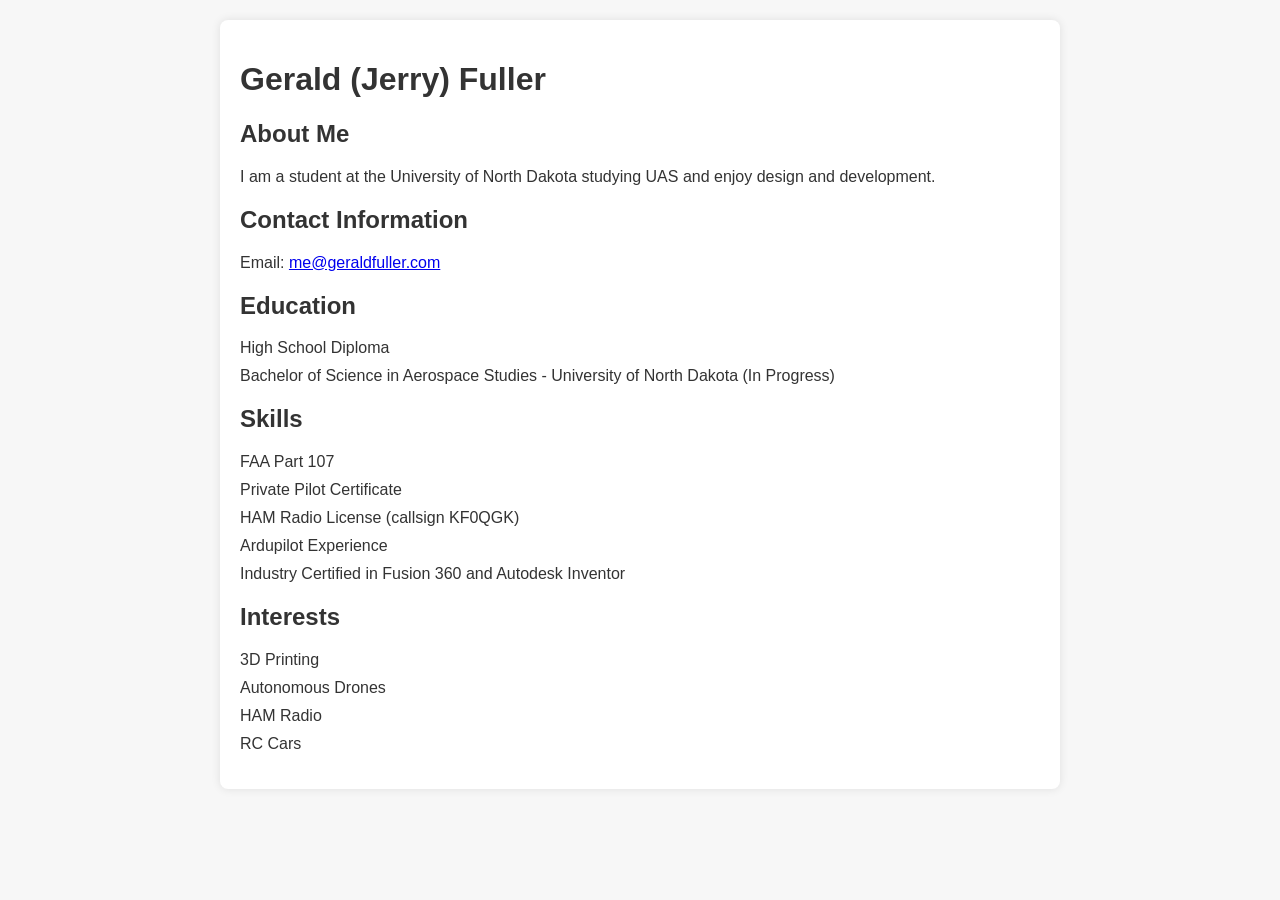
==== index.html @ beba8ae9 "Add files via upload" ====
<!DOCTYPE html>
<html lang="en">
<head>
    <meta charset="UTF-8">
    <meta name="viewport" content="width=device-width, initial-scale=1.0">
    <title>Gerald Fuller - Personal Website</title>
    <style>
        body {
            font-family: Arial, sans-serif;
            margin: 0;
            padding: 0;
            background-color: #f7f7f7;
            color: #333;
        }
        .container {
            max-width: 800px;
            margin: 20px auto;
            padding: 20px;
            background-color: #fff;
            border-radius: 8px;
            box-shadow: 0 0 10px rgba(0, 0, 0, 0.1);
        }
        h1, h2, h3 {
            color: #333;
        }
        ul {
            list-style-type: none;
            padding: 0;
        }
        li {
            margin-bottom: 10px;
        }
    </style>
</head>
<body>
    <div class="container">
        <header>
            <h1>Gerald (Jerry) Fuller</h1>
        </header>
        <section>
            <h2>About Me</h2>
            <p>I am a student at the University of North Dakota studying UAS and enjoy design and development.</p>
        </section>
        <section>
            <h2>Contact Information</h2>
            <ul>
                <li>Email: <a href="mailto:me@geraldfuller.com">me@geraldfuller.com</a></li>
            </ul>
        </section>
        <section>
            <h2>Education</h2>
            <ul>
                <li>High School Diploma</li>
                <li>Bachelor of Science in Aerospace Studies - University of North Dakota (In Progress)</li>
            </ul>
        </section>
        <section>
            <h2>Skills</h2>
            <ul>
                <li>FAA Part 107</li>
                <li>Private Pilot Certificate</li>
                <li>HAM Radio License (callsign KF0QGK)</li>
                <li>Ardupilot Experience</li>
                <li>Industry Certified in Fusion 360 and Autodesk Inventor</li>
            </ul>
        </section>
        <section>
            <h2>Interests</h2>
            <ul>
                <li>3D Printing</li>
                <li>Autonomous Drones</li>
                <li>HAM Radio</li>
                <li>RC Cars</li>
            </ul>
        </section>
        <!-- Add sections for Work Experience, Projects or Portfolio, Testimonials, and Links if needed -->
    </div>
</body>
</html>
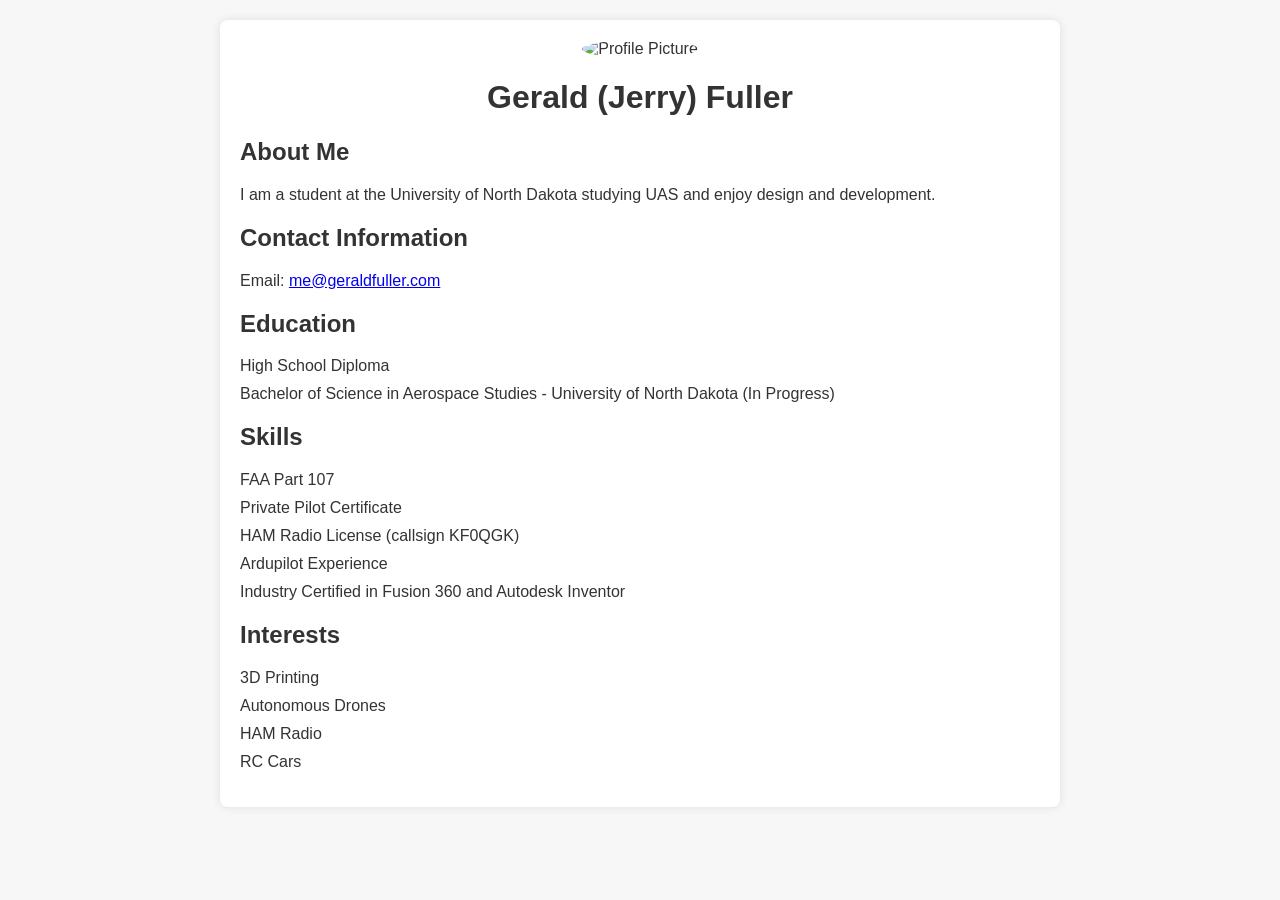
==== commit b4b6fb11: "Update index.html" ====
--- a/index.html
+++ b/index.html
@@ -20,6 +20,15 @@
             border-radius: 8px;
             box-shadow: 0 0 10px rgba(0, 0, 0, 0.1);
         }
+        header {
+            text-align: center;
+            margin-bottom: 20px;
+        }
+        header img {
+            border-radius: 50%;
+            max-width: 200px;
+            height: auto;
+        }
         h1, h2, h3 {
             color: #333;
         }
@@ -35,6 +44,7 @@
 <body>
     <div class="container">
         <header>
+            <img src="profilepic.jpg" alt="Profile Picture">
             <h1>Gerald (Jerry) Fuller</h1>
         </header>
         <section>
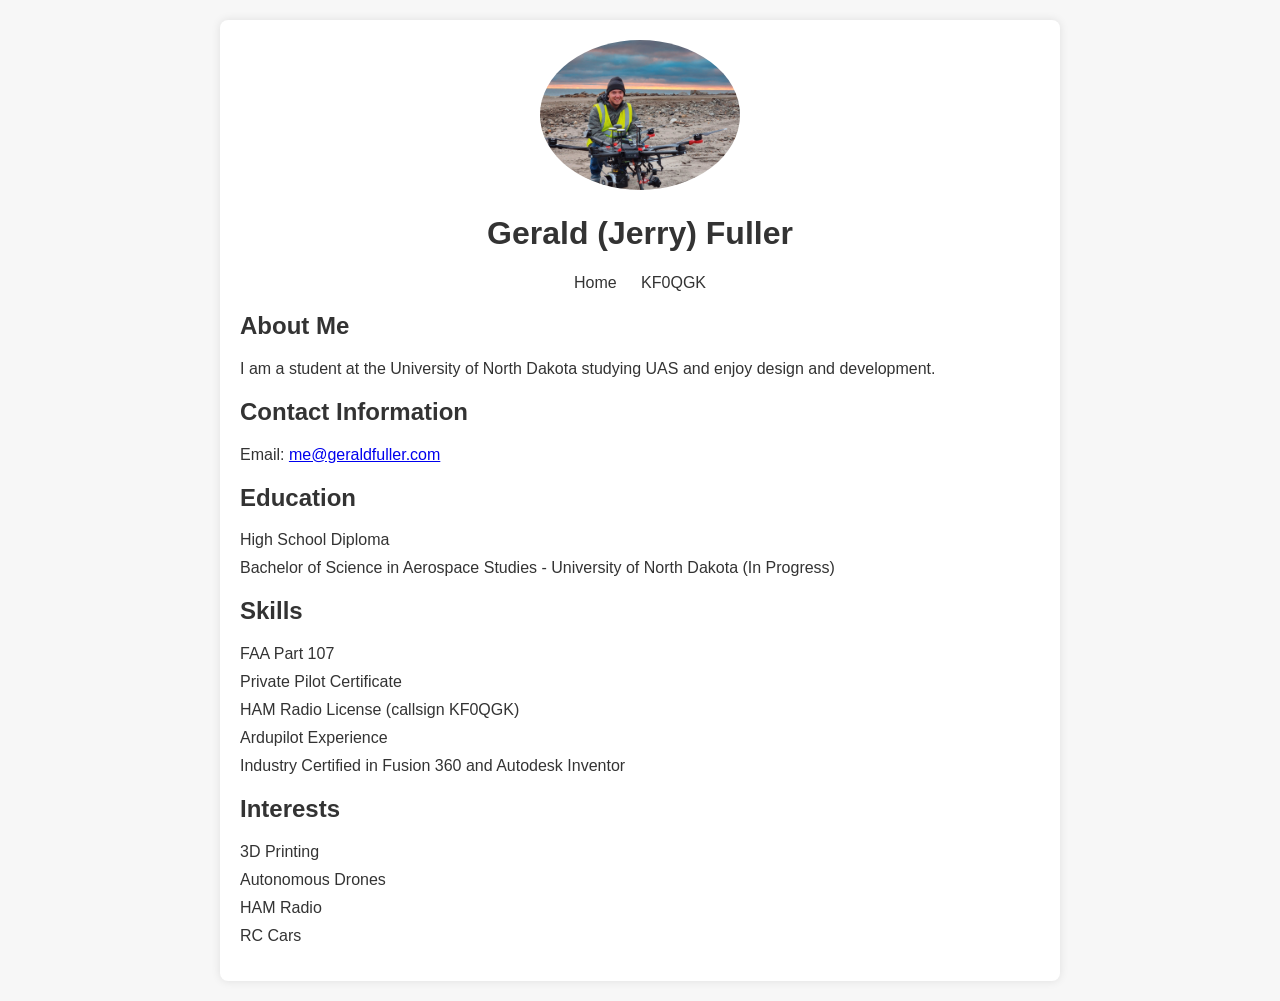
==== commit c019137f: "Update index.html" ====
--- a/index.html
+++ b/index.html
@@ -29,6 +29,19 @@
             max-width: 200px;
             height: auto;
         }
+        nav {
+            text-align: center;
+            margin-bottom: 20px;
+        }
+        nav a {
+            text-decoration: none;
+            padding: 10px;
+            color: #333;
+        }
+        nav a:hover {
+            background-color: #ddd;
+            border-radius: 5px;
+        }
         h1, h2, h3 {
             color: #333;
         }
@@ -47,6 +60,10 @@
             <img src="profilepic.jpg" alt="Profile Picture">
             <h1>Gerald (Jerry) Fuller</h1>
         </header>
+        <nav>
+            <a href="#">Home</a>
+            <a href="kf0qgk.html">KF0QGK</a>
+        </nav>
         <section>
             <h2>About Me</h2>
             <p>I am a student at the University of North Dakota studying UAS and enjoy design and development.</p>
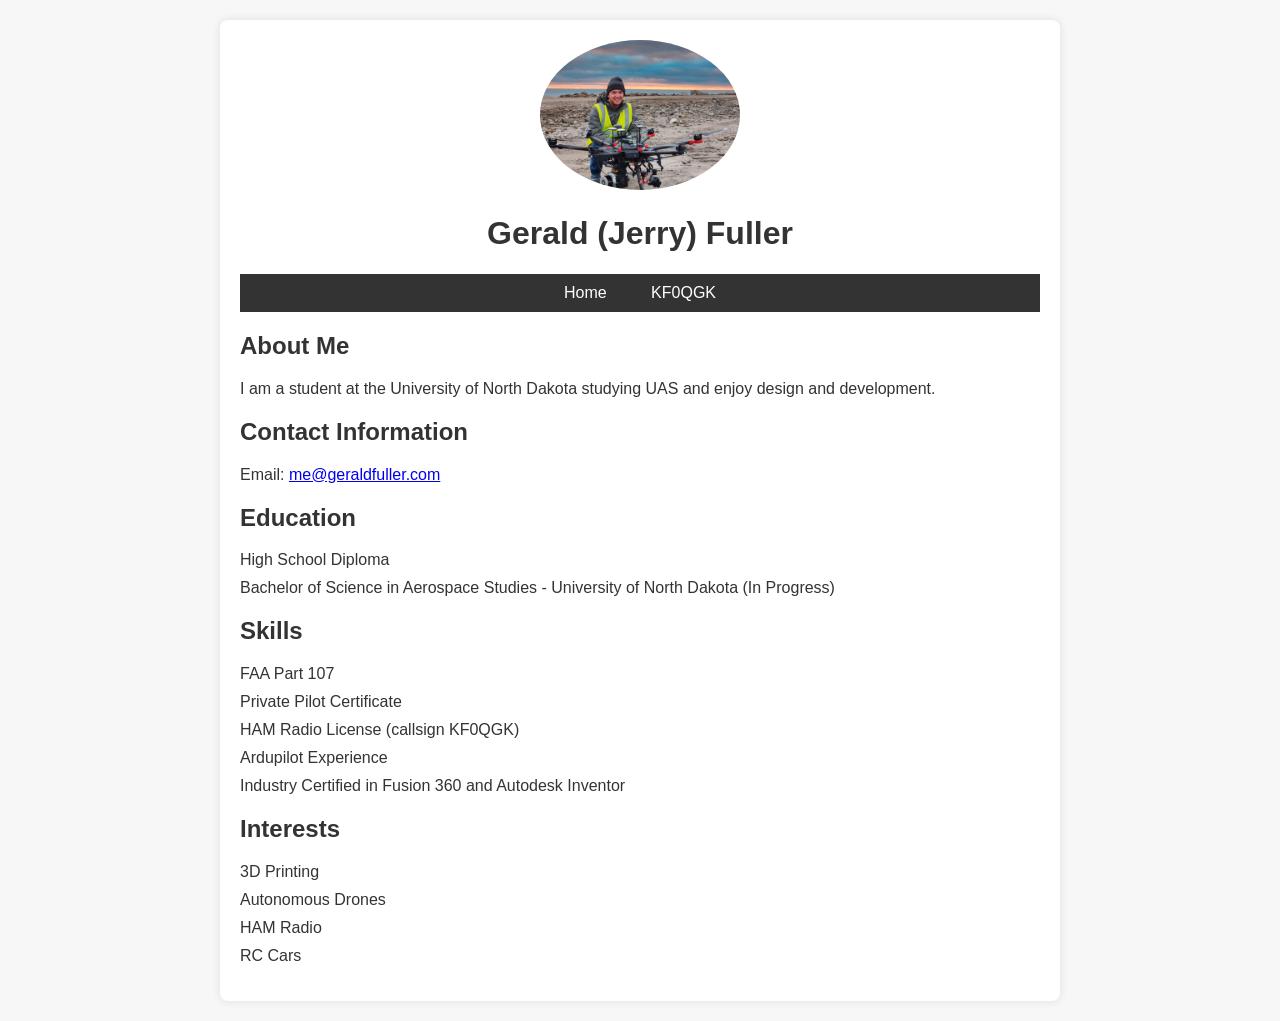
==== commit 4d3e5176: "Update index.html" ====
--- a/index.html
+++ b/index.html
@@ -32,14 +32,16 @@
         nav {
             text-align: center;
             margin-bottom: 20px;
+            background-color: #333;
+            padding: 10px 0;
         }
         nav a {
             text-decoration: none;
-            padding: 10px;
-            color: #333;
+            padding: 10px 20px;
+            color: #fff;
         }
         nav a:hover {
-            background-color: #ddd;
+            background-color: #555;
             border-radius: 5px;
         }
         h1, h2, h3 {
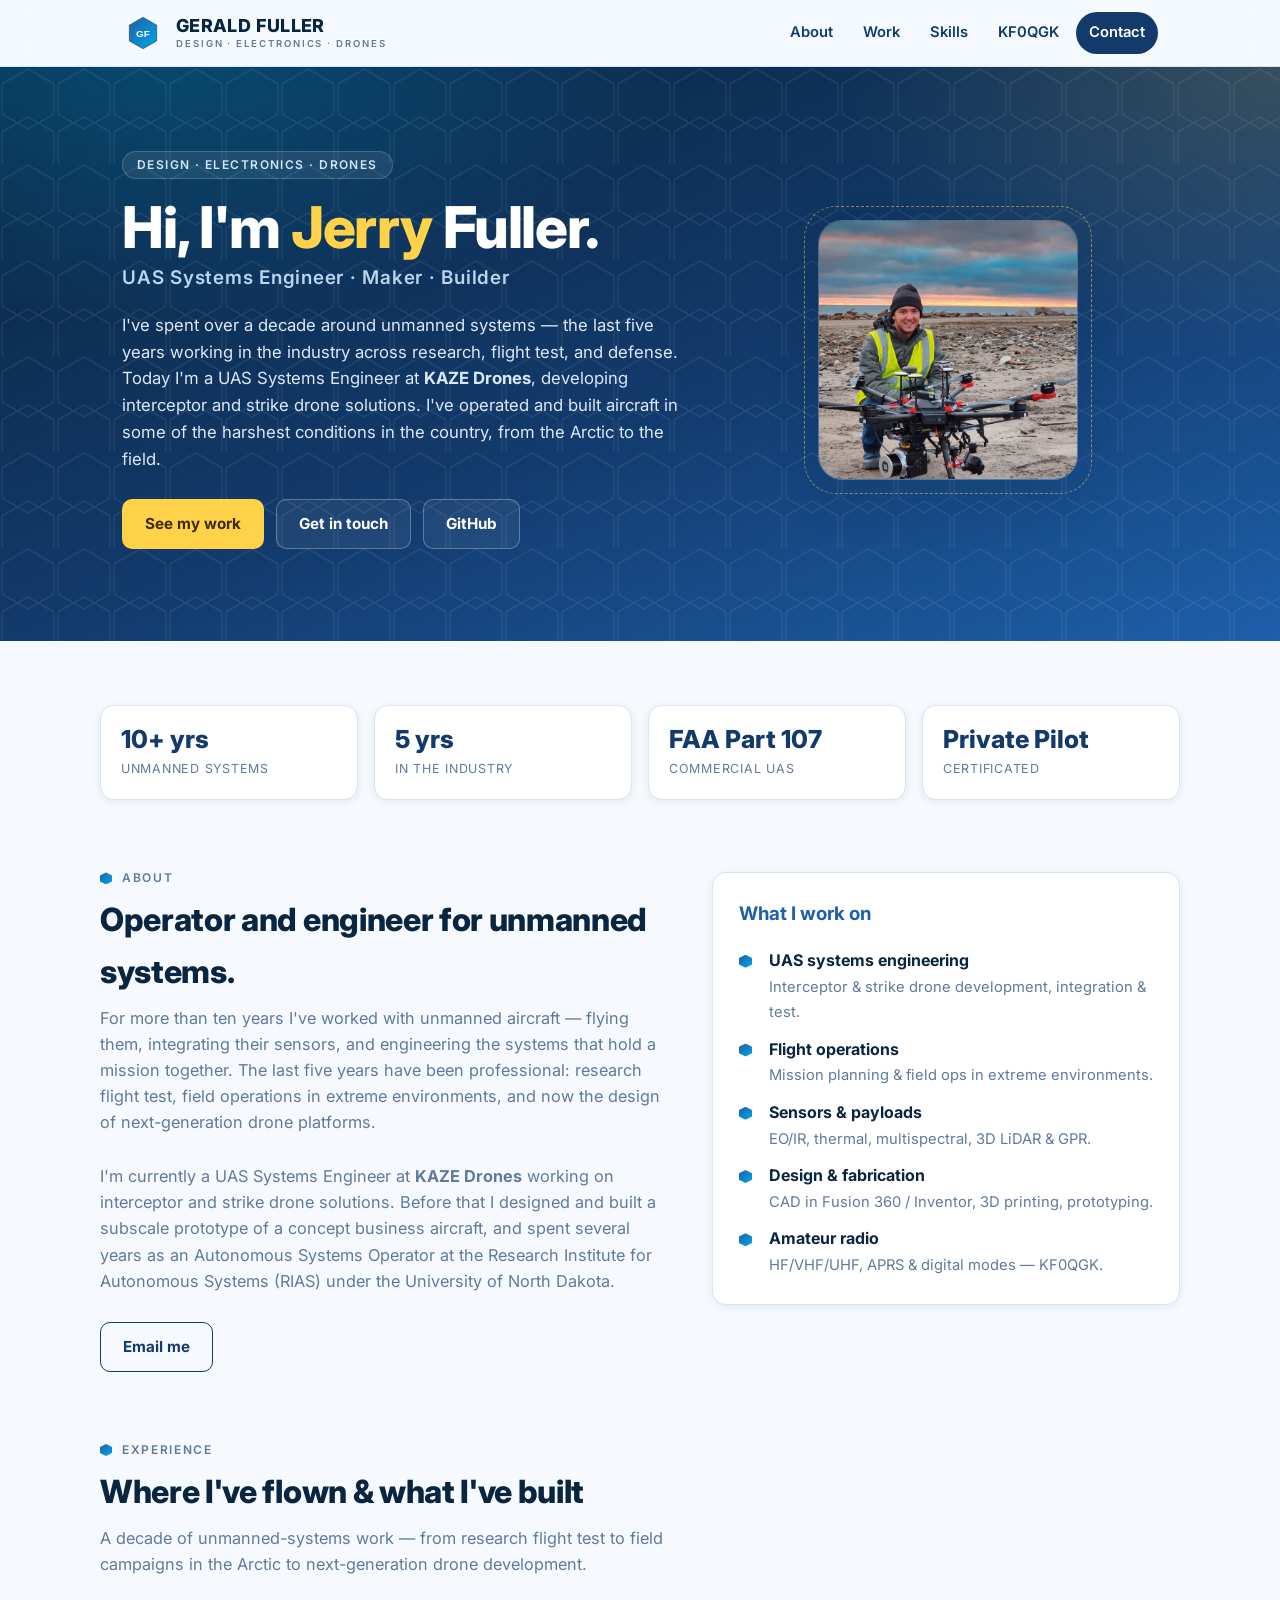
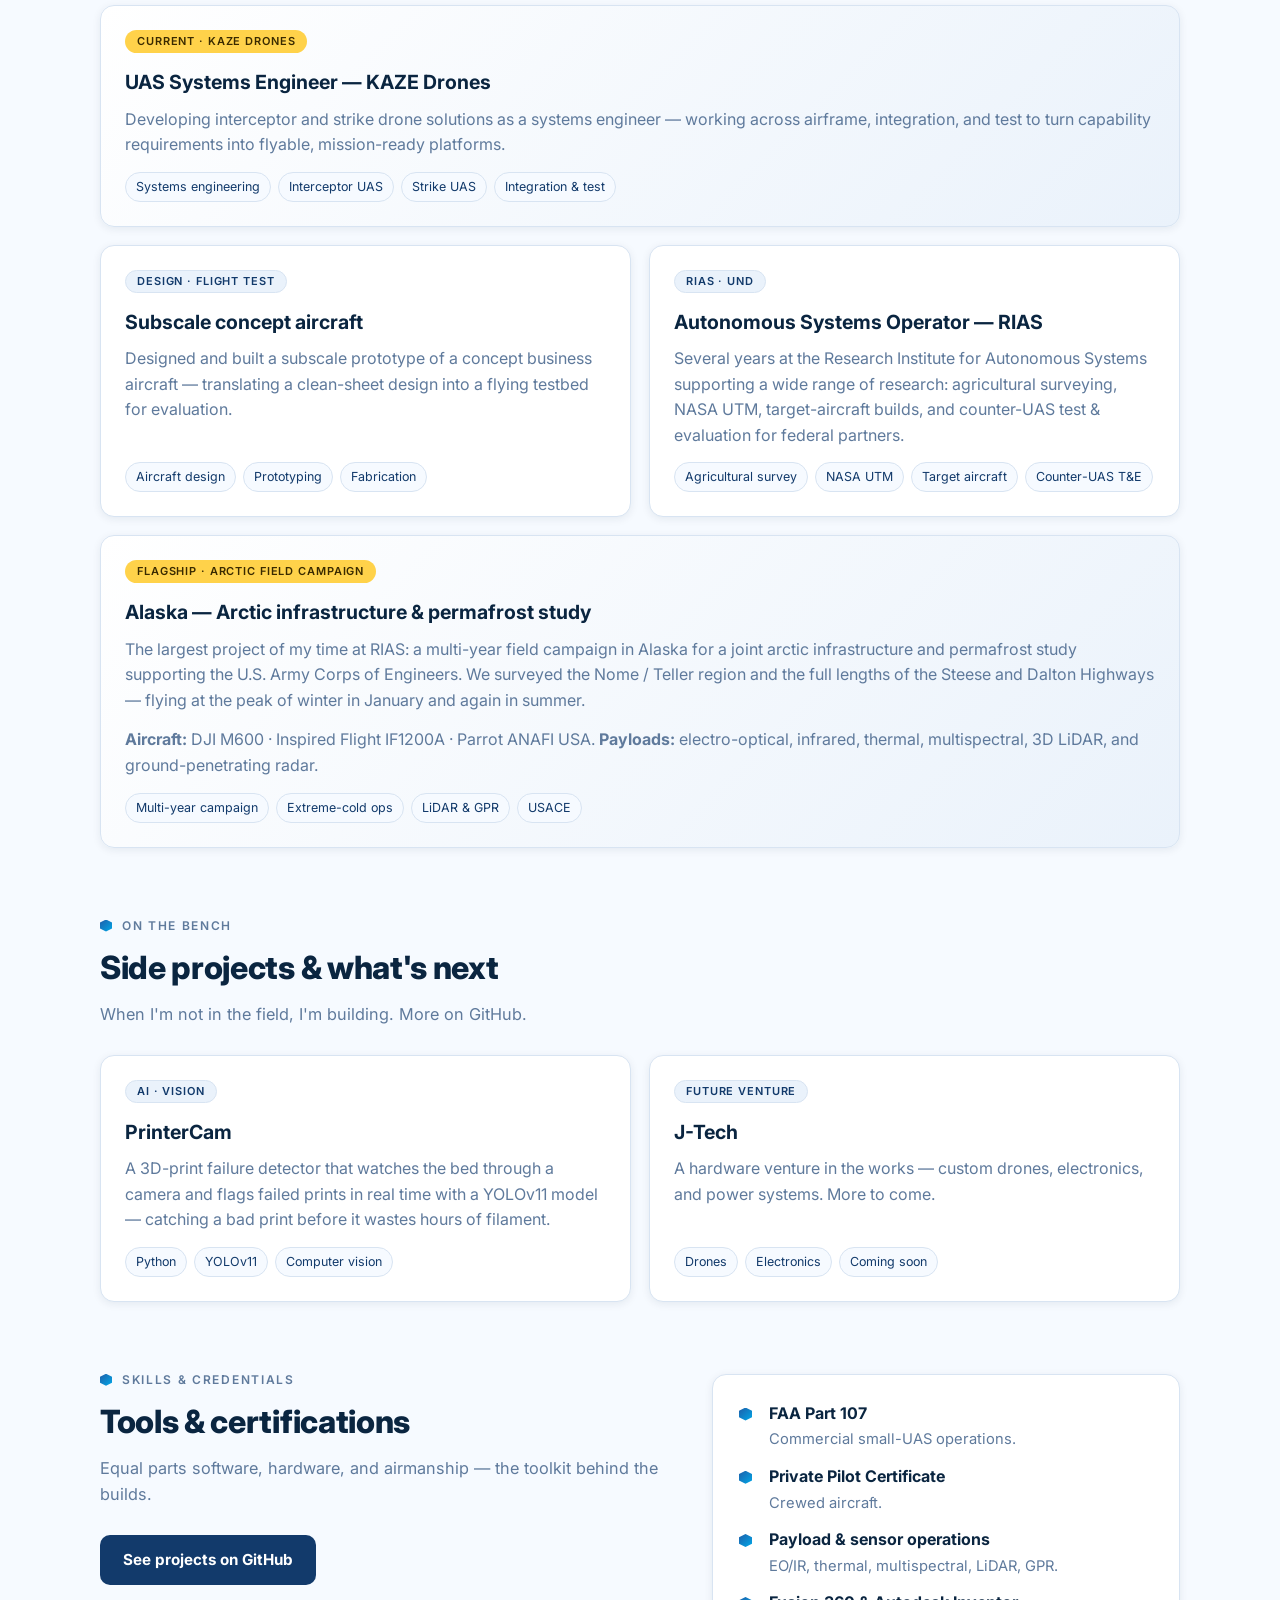
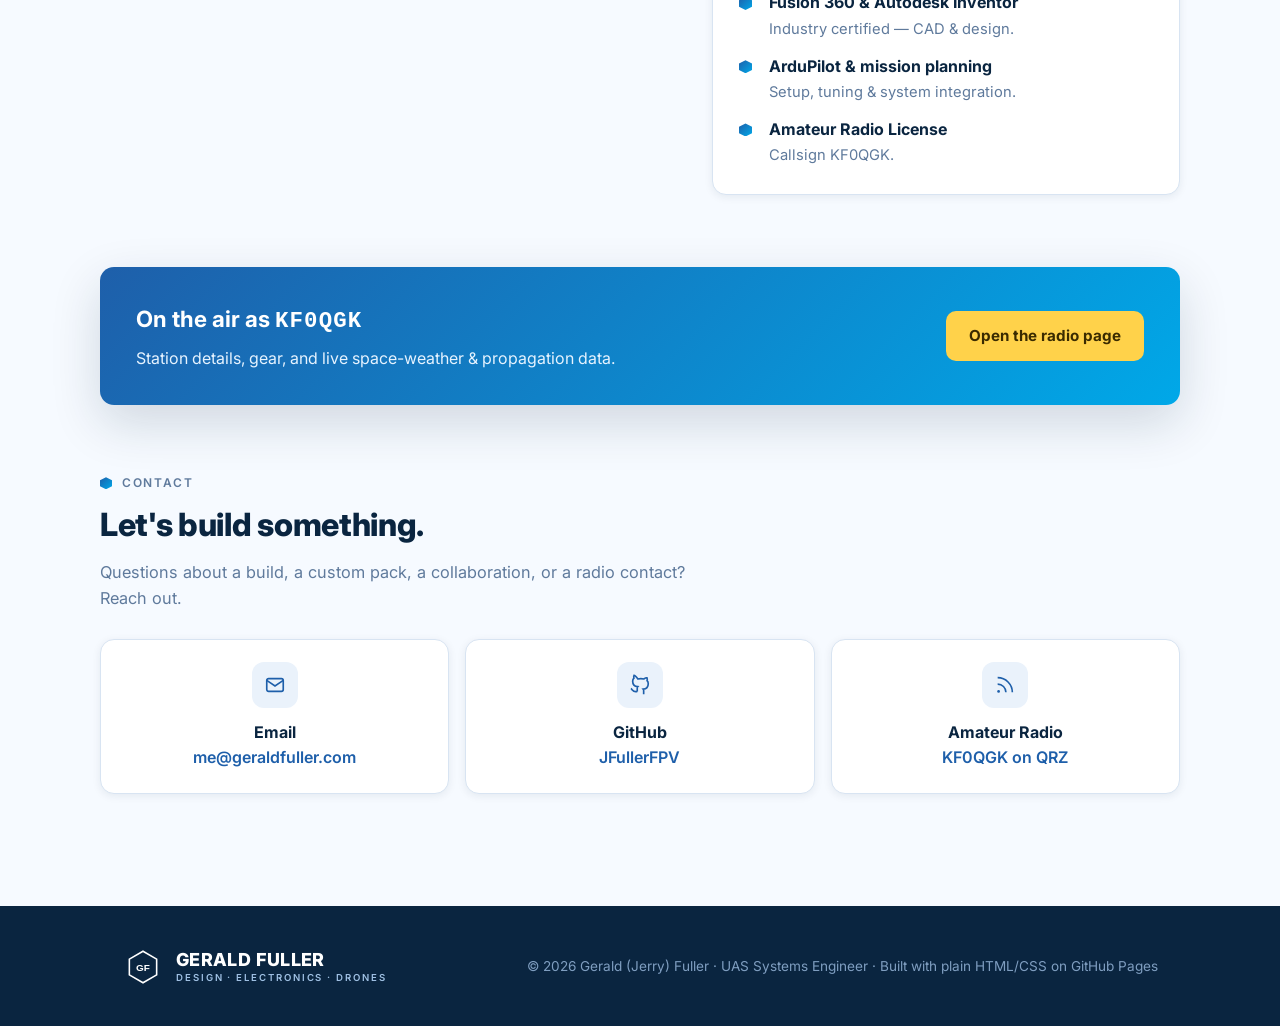
==== commit 1e816553: "Redesign site with Gerald Fuller brand system Full revamp of geraldfuller.com using the shared J-Tec" ====
--- a/index.html
+++ b/index.html
@@ -1,108 +1,288 @@
-<!DOCTYPE html>
-<html lang="en">
-<head>
-    <meta charset="UTF-8">
-    <meta name="viewport" content="width=device-width, initial-scale=1.0">
-    <title>Gerald Fuller - Personal Website</title>
-    <style>
-        body {
-            font-family: Arial, sans-serif;
-            margin: 0;
-            padding: 0;
-            background-color: #f7f7f7;
-            color: #333;
-        }
-        .container {
-            max-width: 800px;
-            margin: 20px auto;
-            padding: 20px;
-            background-color: #fff;
-            border-radius: 8px;
-            box-shadow: 0 0 10px rgba(0, 0, 0, 0.1);
-        }
-        header {
-            text-align: center;
-            margin-bottom: 20px;
-        }
-        header img {
-            border-radius: 50%;
-            max-width: 200px;
-            height: auto;
-        }
-        nav {
-            text-align: center;
-            margin-bottom: 20px;
-            background-color: #333;
-            padding: 10px 0;
-        }
-        nav a {
-            text-decoration: none;
-            padding: 10px 20px;
-            color: #fff;
-        }
-        nav a:hover {
-            background-color: #555;
-            border-radius: 5px;
-        }
-        h1, h2, h3 {
-            color: #333;
-        }
-        ul {
-            list-style-type: none;
-            padding: 0;
-        }
-        li {
-            margin-bottom: 10px;
-        }
-    </style>
-</head>
-<body>
-    <div class="container">
-        <header>
-            <img src="profilepic.jpg" alt="Profile Picture">
-            <h1>Gerald (Jerry) Fuller</h1>
-        </header>
-        <nav>
-            <a href="#">Home</a>
-            <a href="kf0qgk.html">KF0QGK</a>
-        </nav>
-        <section>
-            <h2>About Me</h2>
-            <p>I am a student at the University of North Dakota studying UAS and enjoy design and development.</p>
-        </section>
-        <section>
-            <h2>Contact Information</h2>
-            <ul>
-                <li>Email: <a href="mailto:me@geraldfuller.com">me@geraldfuller.com</a></li>
-            </ul>
-        </section>
-        <section>
-            <h2>Education</h2>
-            <ul>
-                <li>High School Diploma</li>
-                <li>Bachelor of Science in Aerospace Studies - University of North Dakota (In Progress)</li>
-            </ul>
-        </section>
-        <section>
-            <h2>Skills</h2>
-            <ul>
-                <li>FAA Part 107</li>
-                <li>Private Pilot Certificate</li>
-                <li>HAM Radio License (callsign KF0QGK)</li>
-                <li>Ardupilot Experience</li>
-                <li>Industry Certified in Fusion 360 and Autodesk Inventor</li>
-            </ul>
-        </section>
-        <section>
-            <h2>Interests</h2>
-            <ul>
-                <li>3D Printing</li>
-                <li>Autonomous Drones</li>
-                <li>HAM Radio</li>
-                <li>RC Cars</li>
-            </ul>
-        </section>
-        <!-- Add sections for Work Experience, Projects or Portfolio, Testimonials, and Links if needed -->
-    </div>
-</body>
-</html>
+<!doctype html>
+<html lang="en" class="brand-geraldfuller">
+<head>
+  <meta charset="UTF-8" />
+  <meta name="viewport" content="width=device-width, initial-scale=1.0" />
+  <title>Gerald Fuller — UAS Systems Engineer</title>
+  <meta name="description" content="Gerald (Jerry) Fuller — UAS Systems Engineer with 10+ years in unmanned systems. Interceptor & strike drone development, research flight test, and Arctic field operations." />
+  <meta name="author" content="Gerald Fuller" />
+
+  <!-- Open Graph -->
+  <meta property="og:title" content="Gerald Fuller — UAS Systems Engineer" />
+  <meta property="og:description" content="10+ years in unmanned systems — interceptor & strike drone development, research flight test, and Arctic field operations." />
+  <meta property="og:type" content="website" />
+  <meta property="og:url" content="https://geraldfuller.com/" />
+  <meta property="og:image" content="https://geraldfuller.com/profilepic.jpg" />
+
+  <link rel="icon" type="image/svg+xml" href="favicon.svg" />
+  <link rel="preconnect" href="https://fonts.googleapis.com" />
+  <link rel="preconnect" href="https://fonts.gstatic.com" crossorigin />
+  <link href="https://fonts.googleapis.com/css2?family=Inter:wght@400;600;700;800&display=swap" rel="stylesheet" />
+  <link rel="stylesheet" href="styles.css" />
+</head>
+
+<body>
+  <!-- ===================== HEADER ===================== -->
+  <header class="topbar">
+    <nav class="nav" aria-label="Primary">
+      <a class="brand" href="index.html" aria-label="Gerald Fuller — home">
+        <img class="bdg" src="assets/logo/geraldfuller-badge.svg" alt="" aria-hidden="true" />
+        <span class="wm"><b>GERALD FULLER</b><small>Design · Electronics · Drones</small></span>
+      </a>
+      <div class="navlinks">
+        <a href="#about" class="hide-sm">About</a>
+        <a href="#work">Work</a>
+        <a href="#skills" class="hide-sm">Skills</a>
+        <a href="kf0qgk.html">KF0QGK</a>
+        <a href="#contact" class="cta">Contact</a>
+      </div>
+    </nav>
+  </header>
+
+  <!-- ===================== HERO ===================== -->
+  <section class="hero">
+    <div class="hero-inner">
+      <div>
+        <span class="badge-chip">Design · Electronics · Drones</span>
+        <h1>Hi, I'm <span class="amber">Jerry</span> Fuller.</h1>
+        <p class="role">UAS Systems Engineer · Maker · Builder</p>
+        <p class="intro">
+          I've spent over a decade around unmanned systems — the last five years
+          working in the industry across research, flight test, and defense. Today I'm a
+          UAS Systems Engineer at <strong>KAZE Drones</strong>, developing interceptor and
+          strike drone solutions. I've operated and built aircraft in some of the harshest
+          conditions in the country, from the Arctic to the field.
+        </p>
+        <div class="actions">
+          <a class="btn btn-amber" href="#work">See my work</a>
+          <a class="btn btn-ghost" href="#contact">Get in touch</a>
+          <a class="btn btn-ghost" href="https://github.com/JFullerFPV" target="_blank" rel="noreferrer">GitHub</a>
+        </div>
+      </div>
+      <div class="hero-portrait">
+        <span class="ring" aria-hidden="true"></span>
+        <img src="profilepic.jpg" alt="Portrait of Gerald (Jerry) Fuller" />
+      </div>
+    </div>
+  </section>
+
+  <!-- ===================== STATS ===================== -->
+  <section class="section wrap" aria-label="At a glance">
+    <div class="tiles">
+      <div class="tile"><div class="num">10+ yrs</div><div class="lbl">Unmanned systems</div></div>
+      <div class="tile"><div class="num">5 yrs</div><div class="lbl">In the industry</div></div>
+      <div class="tile"><div class="num">FAA Part 107</div><div class="lbl">Commercial UAS</div></div>
+      <div class="tile"><div class="num">Private Pilot</div><div class="lbl">Certificated</div></div>
+    </div>
+  </section>
+
+  <!-- ===================== ABOUT ===================== -->
+  <section class="section wrap" id="about">
+    <div class="split">
+      <div>
+        <p class="eyebrow">About</p>
+        <h2>Operator and engineer for unmanned systems.</h2>
+        <p class="lede">
+          For more than ten years I've worked with unmanned aircraft — flying them,
+          integrating their sensors, and engineering the systems that hold a mission
+          together. The last five years have been professional: research flight test,
+          field operations in extreme environments, and now the design of next-generation
+          drone platforms.
+        </p>
+        <p class="lede">
+          I'm currently a UAS Systems Engineer at <strong>KAZE Drones</strong> working on
+          interceptor and strike drone solutions. Before that I designed and built a
+          subscale prototype of a concept business aircraft, and spent several years as an
+          Autonomous Systems Operator at the Research Institute for Autonomous Systems
+          (RIAS) under the University of North Dakota.
+        </p>
+        <a class="btn btn-outline" href="mailto:me@geraldfuller.com">Email me</a>
+      </div>
+      <div class="panel">
+        <h3>What I work on</h3>
+        <ul class="hexlist">
+          <li><strong>UAS systems engineering</strong><span>Interceptor &amp; strike drone development, integration &amp; test.</span></li>
+          <li><strong>Flight operations</strong><span>Mission planning &amp; field ops in extreme environments.</span></li>
+          <li><strong>Sensors &amp; payloads</strong><span>EO/IR, thermal, multispectral, 3D LiDAR &amp; GPR.</span></li>
+          <li><strong>Design &amp; fabrication</strong><span>CAD in Fusion 360 / Inventor, 3D printing, prototyping.</span></li>
+          <li><strong>Amateur radio</strong><span>HF/VHF/UHF, APRS &amp; digital modes — KF0QGK.</span></li>
+        </ul>
+      </div>
+    </div>
+  </section>
+
+  <!-- ===================== WORK ===================== -->
+  <section class="section wrap" id="work">
+    <p class="eyebrow">Experience</p>
+    <h2>Where I've flown &amp; what I've built</h2>
+    <p class="lede">A decade of unmanned-systems work — from research flight test to field campaigns in the Arctic to next-generation drone development.</p>
+
+    <div class="cards">
+      <!-- Feature: KAZE (current) -->
+      <article class="card feature">
+        <span class="tag">Current · KAZE Drones</span>
+        <h3>UAS Systems Engineer — KAZE Drones</h3>
+        <p>
+          Developing interceptor and strike drone solutions as a systems engineer —
+          working across airframe, integration, and test to turn capability requirements
+          into flyable, mission-ready platforms.
+        </p>
+        <div class="meta">
+          <span>Systems engineering</span><span>Interceptor UAS</span><span>Strike UAS</span><span>Integration &amp; test</span>
+        </div>
+      </article>
+
+      <article class="card">
+        <span class="tag">Design · Flight Test</span>
+        <h3>Subscale concept aircraft</h3>
+        <p>
+          Designed and built a subscale prototype of a concept business aircraft —
+          translating a clean-sheet design into a flying testbed for evaluation.
+        </p>
+        <div class="meta"><span>Aircraft design</span><span>Prototyping</span><span>Fabrication</span></div>
+      </article>
+
+      <article class="card">
+        <span class="tag">RIAS · UND</span>
+        <h3>Autonomous Systems Operator — RIAS</h3>
+        <p>
+          Several years at the Research Institute for Autonomous Systems supporting a wide
+          range of research: agricultural surveying, NASA UTM, target-aircraft builds, and
+          counter-UAS test &amp; evaluation for federal partners.
+        </p>
+        <div class="meta"><span>Agricultural survey</span><span>NASA UTM</span><span>Target aircraft</span><span>Counter-UAS T&amp;E</span></div>
+      </article>
+
+      <!-- Feature: Alaska campaign -->
+      <article class="card feature">
+        <span class="tag">Flagship · Arctic Field Campaign</span>
+        <h3>Alaska — Arctic infrastructure &amp; permafrost study</h3>
+        <p>
+          The largest project of my time at RIAS: a multi-year field campaign in Alaska for
+          a joint arctic infrastructure and permafrost study supporting the U.S. Army Corps
+          of Engineers. We surveyed the Nome / Teller region and the full lengths of the
+          Steese and Dalton Highways — flying at the peak of winter in January and again in
+          summer.
+        </p>
+        <p>
+          <strong>Aircraft:</strong> DJI M600 · Inspired Flight IF1200A · Parrot ANAFI USA.
+          <strong> Payloads:</strong> electro-optical, infrared, thermal, multispectral,
+          3D LiDAR, and ground-penetrating radar.
+        </p>
+        <div class="meta">
+          <span>Multi-year campaign</span><span>Extreme-cold ops</span><span>LiDAR &amp; GPR</span><span>USACE</span>
+        </div>
+      </article>
+    </div>
+  </section>
+
+  <!-- ===================== ON THE BENCH ===================== -->
+  <section class="section wrap" id="bench">
+    <p class="eyebrow">On the bench</p>
+    <h2>Side projects &amp; what's next</h2>
+    <p class="lede">When I'm not in the field, I'm building. More on GitHub.</p>
+    <div class="cards">
+      <article class="card">
+        <span class="tag">AI · Vision</span>
+        <h3>PrinterCam</h3>
+        <p>
+          A 3D-print failure detector that watches the bed through a camera and flags
+          failed prints in real time with a YOLOv11 model — catching a bad print before it
+          wastes hours of filament.
+        </p>
+        <div class="meta"><span>Python</span><span>YOLOv11</span><span>Computer vision</span></div>
+      </article>
+
+      <article class="card">
+        <span class="tag">Future venture</span>
+        <h3>J-Tech</h3>
+        <p>
+          A hardware venture in the works — custom drones, electronics, and power systems.
+          More to come.
+        </p>
+        <div class="meta"><span>Drones</span><span>Electronics</span><span>Coming soon</span></div>
+      </article>
+    </div>
+  </section>
+
+  <!-- ===================== SKILLS ===================== -->
+  <section class="section wrap" id="skills">
+    <div class="split">
+      <div>
+        <p class="eyebrow">Skills &amp; credentials</p>
+        <h2>Tools &amp; certifications</h2>
+        <p class="lede">
+          Equal parts software, hardware, and airmanship — the toolkit behind the builds.
+        </p>
+        <a class="btn btn-solid" href="https://github.com/JFullerFPV" target="_blank" rel="noreferrer">See projects on GitHub</a>
+      </div>
+      <div class="panel">
+        <ul class="hexlist">
+          <li><strong>FAA Part 107</strong><span>Commercial small-UAS operations.</span></li>
+          <li><strong>Private Pilot Certificate</strong><span>Crewed aircraft.</span></li>
+          <li><strong>Payload &amp; sensor operations</strong><span>EO/IR, thermal, multispectral, LiDAR, GPR.</span></li>
+          <li><strong>Fusion 360 &amp; Autodesk Inventor</strong><span>Industry certified — CAD &amp; design.</span></li>
+          <li><strong>ArduPilot &amp; mission planning</strong><span>Setup, tuning &amp; system integration.</span></li>
+          <li><strong>Amateur Radio License</strong><span>Callsign KF0QGK.</span></li>
+        </ul>
+      </div>
+    </div>
+  </section>
+
+  <!-- ===================== HAM STRIP ===================== -->
+  <section class="section wrap">
+    <div class="strip">
+      <div>
+        <h3>On the air as <span class="callsign">KF0QGK</span></h3>
+        <p>Station details, gear, and live space-weather &amp; propagation data.</p>
+      </div>
+      <a class="btn btn-amber" href="kf0qgk.html">Open the radio page</a>
+    </div>
+  </section>
+
+  <!-- ===================== CONTACT ===================== -->
+  <section class="section wrap" id="contact">
+    <p class="eyebrow">Contact</p>
+    <h2>Let's build something.</h2>
+    <p class="lede">
+      Questions about a build, a custom pack, a collaboration, or a radio contact? Reach out.
+    </p>
+    <div class="contact-grid">
+      <div class="contact-card">
+        <div class="ico" aria-hidden="true">
+          <svg viewBox="0 0 24 24"><rect x="3" y="5" width="18" height="14" rx="2"/><path d="m3 7 9 6 9-6"/></svg>
+        </div>
+        <strong>Email</strong>
+        <a href="mailto:me@geraldfuller.com">me@geraldfuller.com</a>
+      </div>
+      <div class="contact-card">
+        <div class="ico" aria-hidden="true">
+          <svg viewBox="0 0 24 24"><path d="M9 19c-5 1.5-5-2.5-7-3m14 6v-3.5c0-1 .1-1.4-.5-2 2.8-.3 5.5-1.4 5.5-6a4.6 4.6 0 0 0-1.3-3.2 4.3 4.3 0 0 0-.1-3.2s-1-.3-3.5 1.3a12 12 0 0 0-6.3 0C6.5 1.1 5.5 1.4 5.5 1.4a4.3 4.3 0 0 0-.1 3.2A4.6 4.6 0 0 0 4 7.8c0 4.6 2.7 5.7 5.5 6-.6.6-.6 1.2-.5 2V19"/></svg>
+        </div>
+        <strong>GitHub</strong>
+        <a href="https://github.com/JFullerFPV" target="_blank" rel="noreferrer">JFullerFPV</a>
+      </div>
+      <div class="contact-card">
+        <div class="ico" aria-hidden="true">
+          <svg viewBox="0 0 24 24"><path d="M4 11a9 9 0 0 1 9 9"/><path d="M4 4a16 16 0 0 1 16 16"/><circle cx="5" cy="19" r="1.5" fill="currentColor" stroke="none"/></svg>
+        </div>
+        <strong>Amateur Radio</strong>
+        <a href="https://www.qrz.com/db/KF0QGK" target="_blank" rel="noreferrer">KF0QGK on QRZ</a>
+      </div>
+    </div>
+  </section>
+
+  <!-- ===================== FOOTER ===================== -->
+  <footer class="footer">
+    <div class="wrap">
+      <a class="brand reverse" href="index.html" aria-label="Gerald Fuller — home">
+        <img class="bdg" src="assets/logo/geraldfuller-badge-reverse.svg" alt="" aria-hidden="true" />
+        <span class="wm"><b>GERALD FULLER</b><small>Design · Electronics · Drones</small></span>
+      </a>
+      <div class="small">© <span id="year"></span> Gerald (Jerry) Fuller · UAS Systems Engineer · Built with plain HTML/CSS on GitHub Pages</div>
+    </div>
+  </footer>
+
+  <script>document.getElementById('year').textContent = new Date().getFullYear();</script>
+</body>
+</html>
--- a/styles.css
+++ b/styles.css
@@ -0,0 +1,300 @@
+/* ============================================================
+   geraldfuller.com — built on the shared J-Tech / Gerald Fuller
+   brand system. Gerald Fuller variant (amber accent).
+   Tokens mirror assets/tokens/theme.css — do not hand-pick hex.
+   ============================================================ */
+:root{
+  /* Core palette (shared brand) */
+  --ink:#0A2540;
+  --primary:#123A6B;
+  --blue:#1E5FAA;
+  --cyan:#00A8E8;
+  --amber:#FFD24A;
+  --mist:#EAF2FB;
+  --ice:#F6FAFF;
+  --hairline:#D8E4F2;
+  --hairline-2:#C9DCF0;
+  --slate:#5F7A9C;
+
+  --badge-grad:linear-gradient(135deg,#1E5FAA 0%,#00A8E8 100%);
+  --font-sans:"Inter","Helvetica Neue",Arial,sans-serif;
+  --font-mono:ui-monospace,Menlo,"SF Mono",monospace;
+
+  /* Gerald Fuller leans warm */
+  --accent:var(--amber);
+
+  --radius:14px;
+  --radius-sm:10px;
+  --shadow:0 2px 8px rgba(10,37,64,.08);
+  --shadow-lg:0 18px 50px rgba(10,37,64,.16);
+  --max:1080px;
+}
+
+*{box-sizing:border-box}
+html{scroll-behavior:smooth}
+body{
+  margin:0;
+  font-family:var(--font-sans);
+  color:var(--ink);
+  background:var(--ice);
+  line-height:1.6;
+  -webkit-font-smoothing:antialiased;
+}
+a{color:var(--blue);text-decoration:none}
+a:hover{color:var(--cyan)}
+img,svg{display:block;max-width:100%}
+
+.wrap{max-width:var(--max);margin:0 auto;padding:0 22px}
+.section{padding:64px 0}
+.section + .section{padding-top:8px}
+
+/* ---- Section heading ---- */
+.eyebrow{
+  font:600 12px/1 var(--font-sans);
+  letter-spacing:.14em;text-transform:uppercase;
+  color:var(--slate);margin:0 0 10px;
+  display:flex;align-items:center;gap:10px;
+}
+.eyebrow::before{
+  content:"";width:12px;height:12px;background:var(--badge-grad);
+  clip-path:polygon(50% 0,100% 25%,100% 75%,50% 100%,0 75%,0 25%);
+}
+.section h2{
+  font-weight:800;font-size:clamp(1.5rem,3vw,2rem);
+  color:var(--ink);margin:0 0 8px;letter-spacing:-.01em;
+}
+.section .lede{color:var(--slate);max-width:62ch;margin:0 0 28px;font-size:1.02rem}
+
+/* ============================================================
+   Header / nav
+   ============================================================ */
+.topbar{
+  position:sticky;top:0;z-index:20;
+  background:rgba(246,250,255,.82);
+  backdrop-filter:saturate(160%) blur(12px);
+  -webkit-backdrop-filter:saturate(160%) blur(12px);
+  border-bottom:1px solid var(--hairline);
+}
+.nav{
+  max-width:var(--max);margin:0 auto;padding:12px 22px;
+  display:flex;align-items:center;justify-content:space-between;gap:16px;
+}
+/* Logo lockup — crisp badge + live wordmark (readable at small sizes) */
+.brand{display:inline-flex;align-items:center;gap:12px;text-decoration:none}
+.brand .bdg{height:42px;width:auto;display:block}
+.brand .wm{display:flex;flex-direction:column;line-height:1}
+.brand .wm b{font-weight:800;font-size:1.12rem;letter-spacing:.02em;color:var(--ink)}
+.brand .wm small{font-size:.6rem;font-weight:600;letter-spacing:.2em;
+  color:var(--slate);margin-top:4px;text-transform:uppercase}
+.brand.reverse .wm b{color:#fff}
+.brand.reverse .wm small{color:#9fc0e3}
+@media (max-width:520px){
+  .brand .wm small{display:none}
+  .brand .wm b{font-size:1rem}
+  .brand .bdg{height:38px}
+}
+.navlinks{display:flex;gap:4px;align-items:center;flex-wrap:wrap;justify-content:flex-end}
+.navlinks a{
+  color:var(--primary);font-weight:600;font-size:.92rem;
+  padding:8px 12px;border-radius:999px;border:1px solid transparent;
+  transition:background .15s ease,border-color .15s ease,color .15s ease;
+}
+.navlinks a:hover{background:#fff;border-color:var(--hairline);color:var(--ink)}
+.navlinks a.cta{
+  background:var(--primary);color:#fff;
+}
+.navlinks a.cta:hover{background:var(--blue);color:#fff}
+
+/* ============================================================
+   Hero
+   ============================================================ */
+.hero{
+  position:relative;overflow:hidden;
+  background:
+    radial-gradient(900px 520px at 12% -10%,rgba(0,168,232,.30),transparent 60%),
+    radial-gradient(800px 520px at 100% 0%,rgba(255,210,74,.16),transparent 55%),
+    linear-gradient(160deg,#0A2540 0%,#123A6B 55%,#1E5FAA 100%);
+  color:#fff;
+}
+.hero::after{ /* hex grid texture */
+  content:"";position:absolute;inset:0;pointer-events:none;opacity:.07;
+  background-image:url("data:image/svg+xml,%3Csvg xmlns='http://www.w3.org/2000/svg' width='56' height='96' viewBox='0 0 56 96'%3E%3Cg fill='none' stroke='%23ffffff' stroke-width='1.5'%3E%3Cpolygon points='28,2 54,17 54,47 28,62 2,47 2,17'/%3E%3Cpolygon points='28,50 54,65 54,95 28,110 2,95 2,65'/%3E%3C/g%3E%3C/svg%3E");
+}
+.hero-inner{
+  position:relative;z-index:1;
+  max-width:var(--max);margin:0 auto;padding:84px 22px 92px;
+  display:grid;grid-template-columns:1.15fr .85fr;gap:48px;align-items:center;
+}
+.hero .badge-chip{
+  display:inline-flex;align-items:center;gap:8px;
+  font:600 12px/1 var(--font-sans);letter-spacing:.12em;text-transform:uppercase;
+  color:#cfe6fb;background:rgba(255,255,255,.08);
+  border:1px solid rgba(255,255,255,.18);padding:7px 14px;border-radius:999px;
+}
+.hero h1{
+  font-weight:800;font-size:clamp(2.3rem,5.4vw,3.6rem);line-height:1.05;
+  letter-spacing:-.02em;margin:18px 0 6px;color:#fff;
+}
+.hero h1 .amber{color:var(--amber)}
+.hero .role{
+  font-weight:600;color:#bcd4ee;letter-spacing:.04em;margin:0 0 18px;
+  font-size:clamp(1rem,2.2vw,1.18rem);
+}
+.hero p.intro{color:#dbe8f7;max-width:54ch;font-size:1.05rem;margin:0 0 26px}
+.hero .actions{display:flex;gap:12px;flex-wrap:wrap}
+
+.btn{
+  display:inline-flex;align-items:center;gap:9px;
+  font-weight:700;font-size:.95rem;text-decoration:none;
+  padding:12px 22px;border-radius:var(--radius-sm);
+  border:1px solid transparent;transition:transform .12s ease,background .15s ease,border-color .15s ease;
+}
+.btn:hover{transform:translateY(-1px)}
+.btn-amber{background:var(--amber);color:#3a2b00}
+.btn-amber:hover{background:#ffdf73;color:#3a2b00}
+.btn-ghost{background:rgba(255,255,255,.06);color:#fff;border-color:rgba(255,255,255,.28)}
+.btn-ghost:hover{background:rgba(255,255,255,.14);color:#fff}
+.btn-solid{background:var(--primary);color:#fff}
+.btn-solid:hover{background:var(--blue);color:#fff}
+.btn-outline{background:transparent;color:var(--primary);border-color:var(--primary)}
+.btn-outline:hover{background:var(--mist);color:var(--primary)}
+
+/* Hero portrait card */
+.hero-portrait{justify-self:center;position:relative}
+.hero-portrait img{
+  width:260px;height:260px;object-fit:cover;border-radius:24px;
+  border:1px solid rgba(255,255,255,.25);
+  box-shadow:var(--shadow-lg);
+}
+.hero-portrait .ring{
+  position:absolute;inset:-14px;border-radius:32px;
+  border:1.5px dashed rgba(255,210,74,.5);pointer-events:none;
+}
+
+/* ============================================================
+   Stat tiles
+   ============================================================ */
+.tiles{display:grid;grid-template-columns:repeat(4,1fr);gap:16px}
+.tile{
+  background:#fff;border:1px solid var(--hairline);border-radius:var(--radius);
+  padding:20px;box-shadow:var(--shadow);
+}
+.tile .num{font-weight:800;font-size:1.55rem;color:var(--primary);line-height:1.1}
+.tile .lbl{color:var(--slate);font-size:.78rem;text-transform:uppercase;letter-spacing:.06em;margin-top:6px}
+
+/* ============================================================
+   Cards / projects
+   ============================================================ */
+.cards{display:grid;grid-template-columns:repeat(2,1fr);gap:18px}
+.card{
+  background:#fff;border:1px solid var(--hairline);border-radius:var(--radius);
+  padding:24px;box-shadow:var(--shadow);
+  transition:transform .15s ease,box-shadow .15s ease,border-color .15s ease;
+  display:flex;flex-direction:column;
+}
+.card:hover{transform:translateY(-3px);box-shadow:var(--shadow-lg);border-color:var(--hairline-2)}
+.card .tag{
+  align-self:flex-start;font:600 11px/1 var(--font-sans);letter-spacing:.08em;
+  text-transform:uppercase;color:var(--primary);background:var(--mist);
+  border:1px solid var(--hairline);padding:5px 11px;border-radius:999px;margin-bottom:14px;
+}
+.card.feature{grid-column:1 / -1;background:linear-gradient(135deg,#fff 0%,var(--mist) 100%)}
+.card.feature .tag{background:var(--amber);border-color:transparent;color:#3a2b00}
+.card h3{margin:0 0 8px;font-size:1.22rem;color:var(--ink);font-weight:700}
+.card p{margin:0 0 14px;color:var(--slate)}
+.card .meta{display:flex;flex-wrap:wrap;gap:7px;margin-top:auto}
+.card .meta span{
+  font-size:.78rem;color:var(--primary);background:var(--ice);
+  border:1px solid var(--hairline);padding:4px 10px;border-radius:999px;
+}
+.card .link{margin-top:14px;font-weight:700;color:var(--blue)}
+.card .link:hover{color:var(--cyan)}
+
+/* ============================================================
+   Two-column about + hexlist
+   ============================================================ */
+.split{display:grid;grid-template-columns:1.1fr .9fr;gap:40px;align-items:start}
+.hexlist{list-style:none;padding:0;margin:0;display:grid;gap:12px}
+.hexlist li{position:relative;padding-left:30px;color:var(--ink)}
+.hexlist li::before{
+  content:"";position:absolute;left:0;top:.42em;width:13px;height:13px;
+  background:var(--badge-grad);
+  clip-path:polygon(50% 0,100% 25%,100% 75%,50% 100%,0 75%,0 25%);
+}
+.hexlist li strong{display:block;font-weight:700}
+.hexlist li span{color:var(--slate);font-size:.92rem}
+
+.panel{
+  background:#fff;border:1px solid var(--hairline);border-radius:var(--radius);
+  padding:26px;box-shadow:var(--shadow);
+}
+.panel h3{margin-top:0;color:var(--blue)}
+
+/* ============================================================
+   Ham radio teaser strip
+   ============================================================ */
+.strip{
+  background:var(--badge-grad);color:#fff;border-radius:var(--radius);
+  padding:34px 36px;box-shadow:var(--shadow-lg);
+  display:flex;align-items:center;justify-content:space-between;gap:24px;flex-wrap:wrap;
+}
+.strip h3{margin:0 0 6px;font-size:1.4rem;color:#fff}
+.strip p{margin:0;color:#e6f3ff}
+.strip .callsign{font-family:var(--font-mono);font-weight:700;letter-spacing:.05em}
+
+/* ============================================================
+   Contact
+   ============================================================ */
+.contact-grid{display:grid;grid-template-columns:repeat(3,1fr);gap:16px}
+.contact-card{
+  background:#fff;border:1px solid var(--hairline);border-radius:var(--radius);
+  padding:22px;box-shadow:var(--shadow);text-align:center;
+}
+.contact-card .ico{
+  width:46px;height:46px;margin:0 auto 12px;border-radius:12px;
+  background:var(--mist);display:grid;place-items:center;color:var(--blue);
+}
+.contact-card .ico svg{width:22px;height:22px;stroke:currentColor;fill:none;stroke-width:1.8}
+.contact-card strong{display:block;color:var(--ink)}
+.contact-card a{font-weight:600}
+
+/* ============================================================
+   Footer
+   ============================================================ */
+.footer{
+  background:var(--ink);color:#aac3e0;padding:40px 0;margin-top:48px;
+}
+.footer .wrap{display:flex;align-items:center;justify-content:space-between;gap:18px;flex-wrap:wrap}
+.footer a{color:#cfe0f2}
+.footer a:hover{color:#fff}
+.footer .small{font-size:.85rem;color:#7f9ec0}
+
+/* ============================================================
+   KF0QGK widgets
+   ============================================================ */
+.widget{
+  margin-top:14px;border-radius:var(--radius-sm);overflow:hidden;
+  border:1px solid var(--hairline);background:#fff;
+}
+.widget img{width:100%;height:auto}
+.widget .cap{padding:10px 14px;font-size:.85rem;color:var(--slate);border-top:1px solid var(--hairline)}
+.mono{font-family:var(--font-mono)}
+
+/* ============================================================
+   Responsive
+   ============================================================ */
+@media (max-width:880px){
+  .hero-inner{grid-template-columns:1fr;text-align:center;padding:64px 22px 72px;gap:32px}
+  .hero p.intro{margin-left:auto;margin-right:auto}
+  .hero .actions{justify-content:center}
+  .hero-portrait{order:-1}
+  .hero .badge-chip{margin:0 auto}
+  .tiles{grid-template-columns:repeat(2,1fr)}
+  .cards{grid-template-columns:1fr}
+  .split{grid-template-columns:1fr;gap:28px}
+  .contact-grid{grid-template-columns:1fr}
+}
+@media (max-width:520px){
+  .tiles{grid-template-columns:1fr 1fr}
+  .navlinks .hide-sm{display:none}
+}
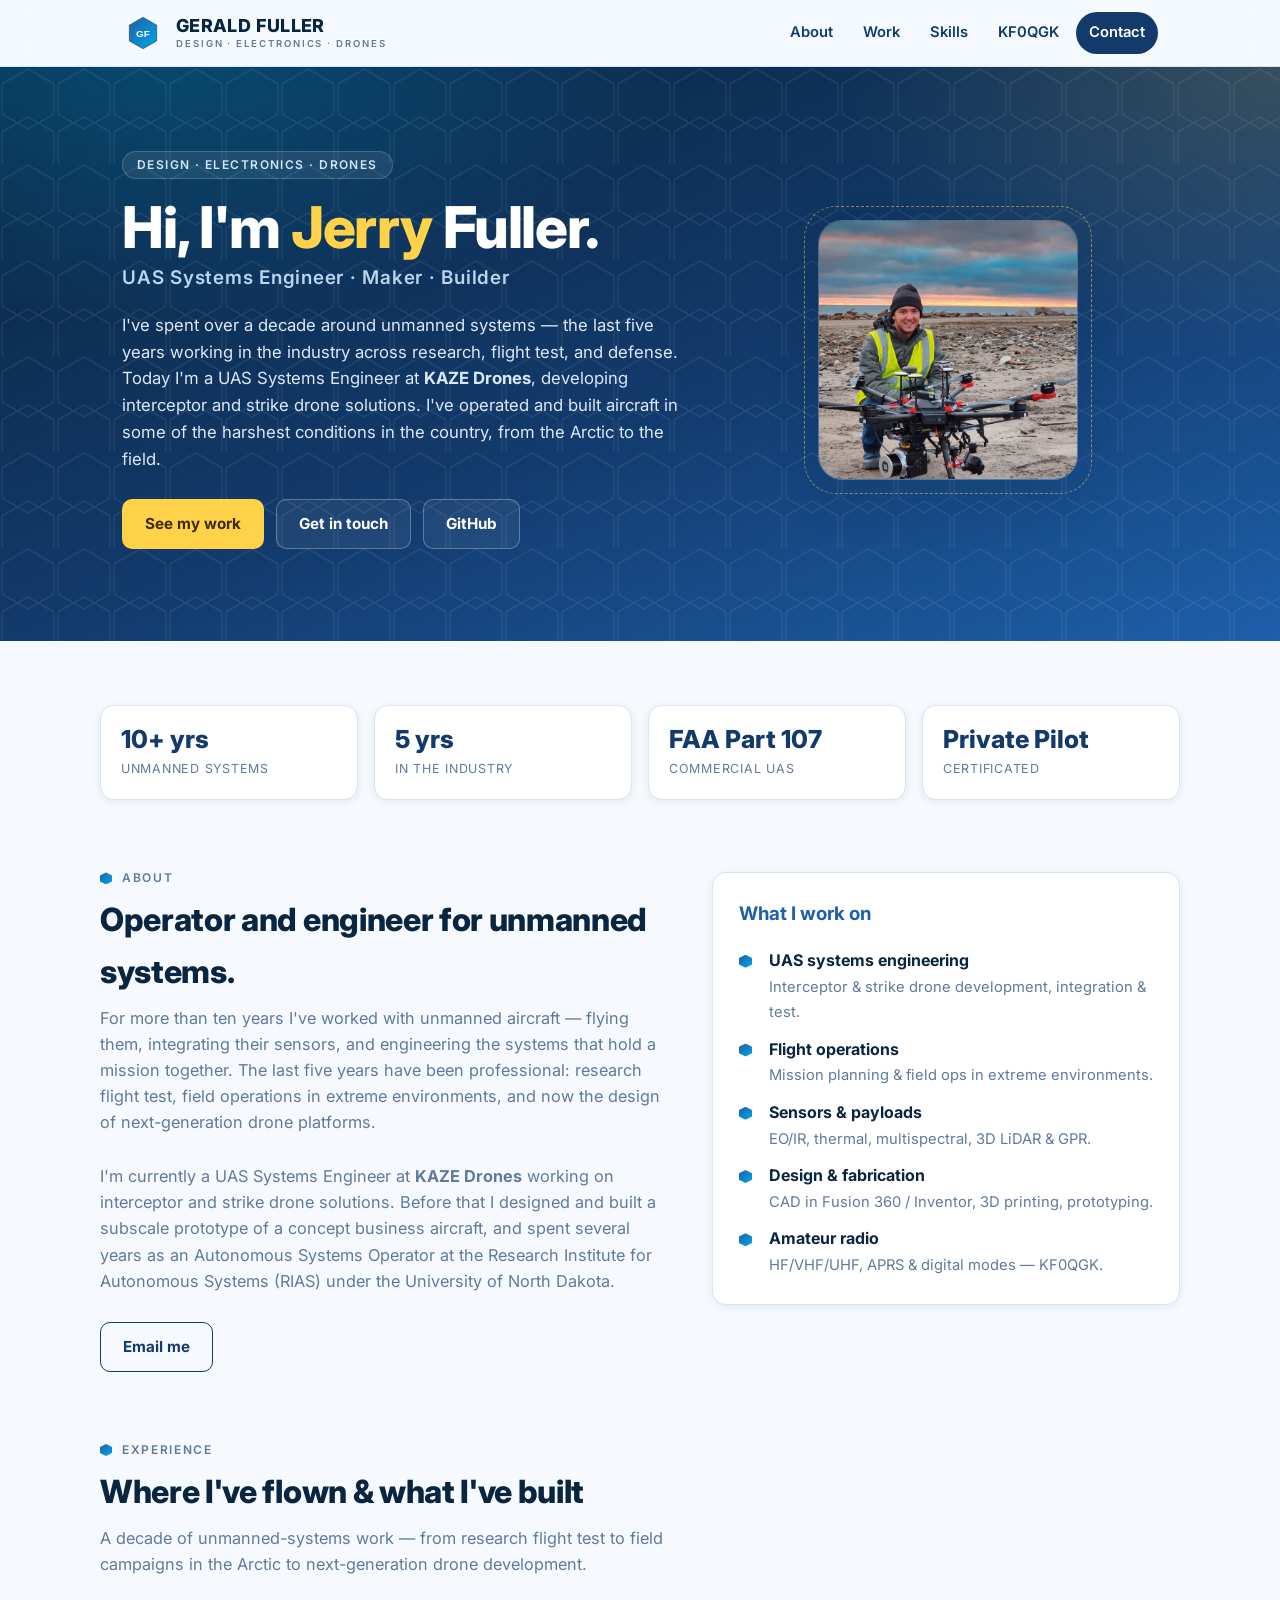
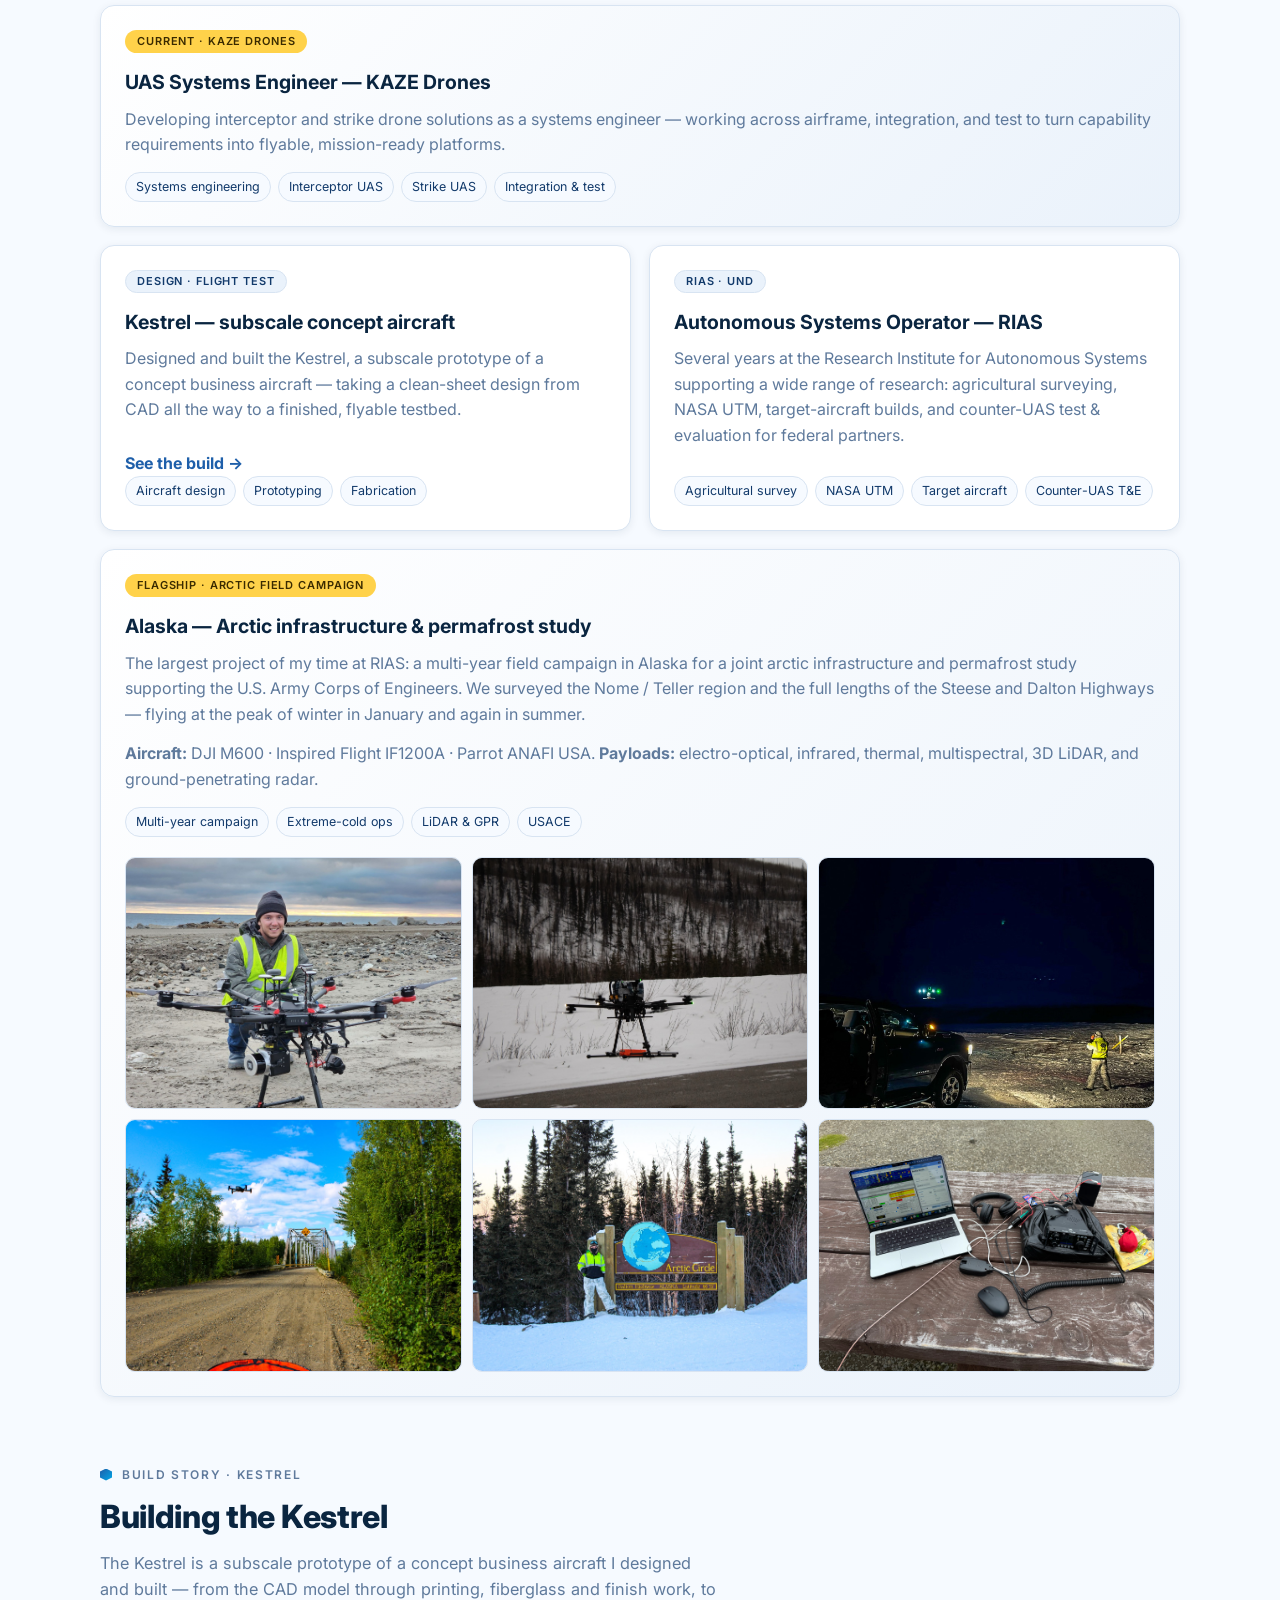
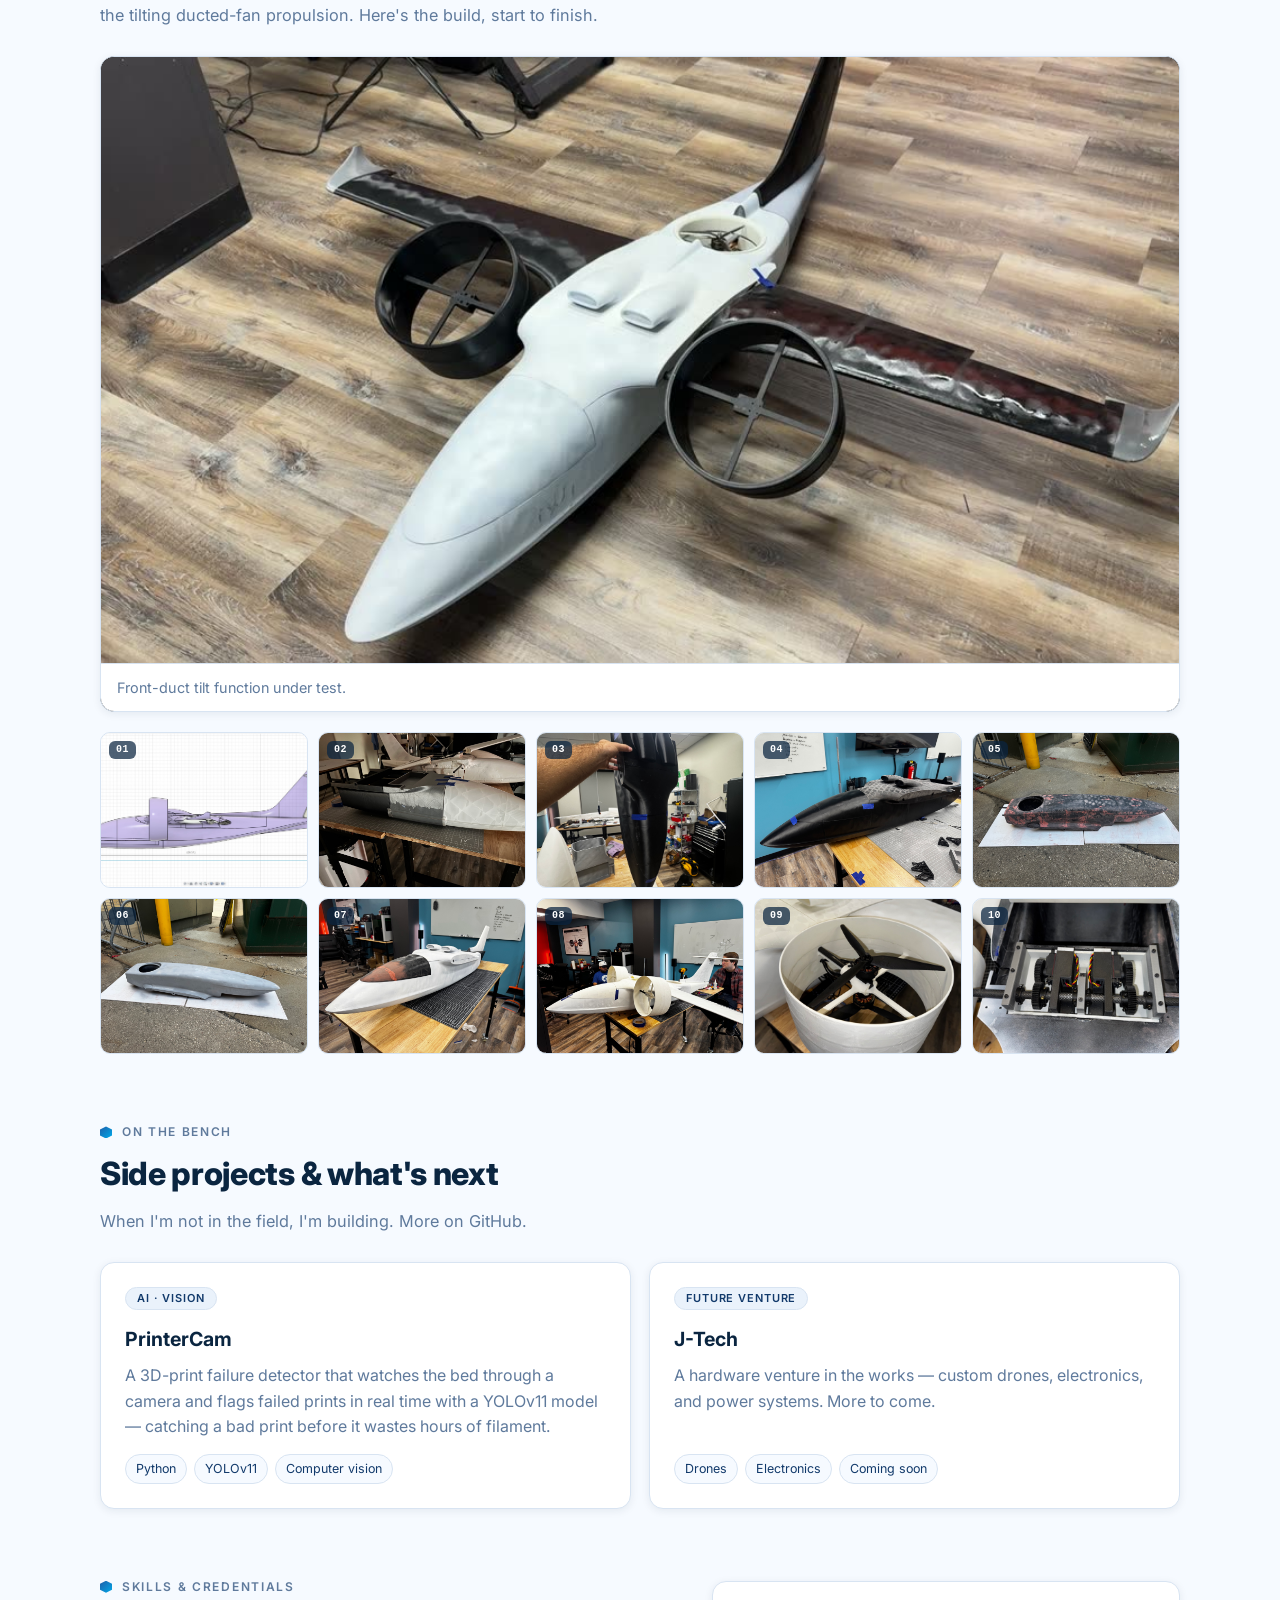
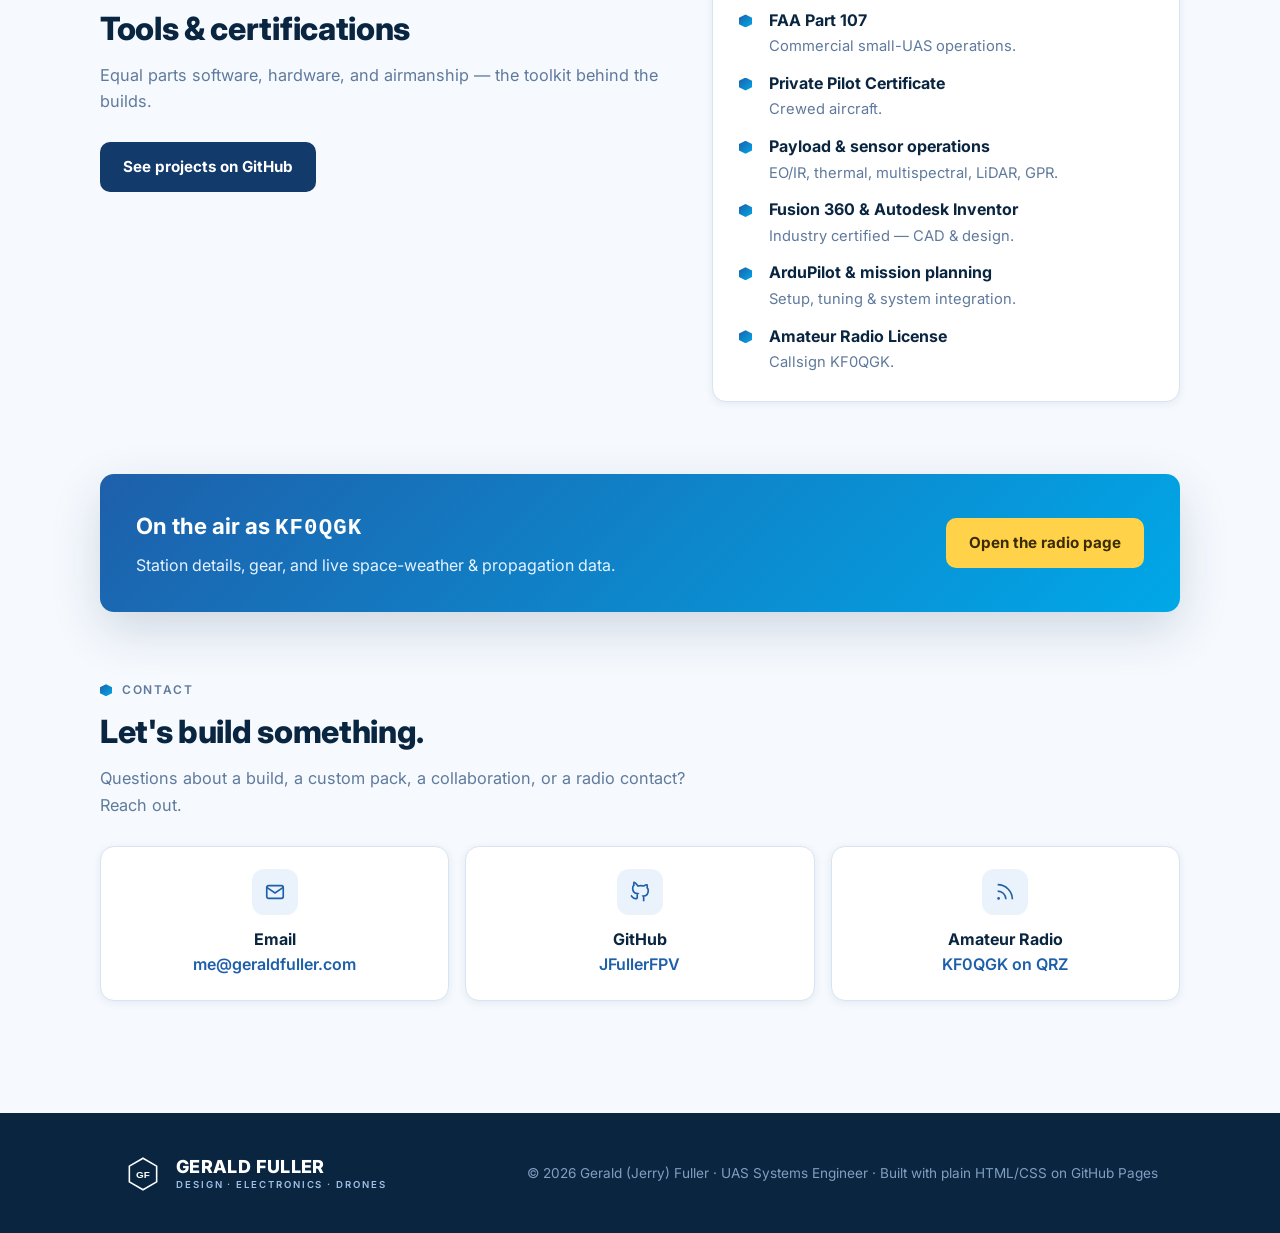
==== commit 54016a36: "Add Alaska & Kestrel photo galleries with lightbox - Optimized and added Alaska field-campaign photo" ====
--- a/index.html
+++ b/index.html
@@ -134,11 +134,13 @@
 
       <article class="card">
         <span class="tag">Design · Flight Test</span>
-        <h3>Subscale concept aircraft</h3>
-        <p>
-          Designed and built a subscale prototype of a concept business aircraft —
-          translating a clean-sheet design into a flying testbed for evaluation.
-        </p>
+        <h3>Kestrel — subscale concept aircraft</h3>
+        <p>
+          Designed and built the Kestrel, a subscale prototype of a concept business
+          aircraft — taking a clean-sheet design from CAD all the way to a finished,
+          flyable testbed.
+        </p>
+        <a class="link" href="#kestrel">See the build →</a>
         <div class="meta"><span>Aircraft design</span><span>Prototyping</span><span>Fabrication</span></div>
       </article>
 
@@ -172,7 +174,80 @@
         <div class="meta">
           <span>Multi-year campaign</span><span>Extreme-cold ops</span><span>LiDAR &amp; GPR</span><span>USACE</span>
         </div>
-      </article>
+
+        <div class="gallery g3" data-lightbox="alaska">
+          <div class="shot" data-full="assets/img/alaska/nome-m600.jpg" data-cap="With a DJI M600 — rigged with 3D LiDAR, multispectral, electro-optical, and thermal sensors — running post-storm surveys near Nome after Typhoon Merbok (2022).">
+            <img src="assets/img/alaska/nome-m600.jpg" alt="Gerald Fuller with a DJI M600 drone on a beach near Nome" loading="lazy" />
+          </div>
+          <div class="shot" data-full="assets/img/alaska/steese-ifgpr.jpg" data-cap="Inspired Flight IF1200A carrying a ground-penetrating radar array on a winter survey along the Steese Highway.">
+            <img src="assets/img/alaska/steese-ifgpr.jpg" alt="IF1200A drone hovering over a snowy road with a GPR payload" loading="lazy" />
+          </div>
+          <div class="shot" data-full="assets/img/alaska/steese-night-gpr.jpg" data-cap="Ground-penetrating radar survey at the Steese Conservation Area — midwinter work that runs in near-total darkness.">
+            <img src="assets/img/alaska/steese-night-gpr.jpg" alt="Pre-dawn GPR survey with a truck and drone lights in the dark" loading="lazy" />
+          </div>
+          <div class="shot" data-full="assets/img/alaska/steese-anafi.jpg" data-cap="A Parrot ANAFI USA lifting off to inspect a bridge on the Steese Highway near Circle, Alaska.">
+            <img src="assets/img/alaska/steese-anafi.jpg" alt="Parrot ANAFI USA taking off over a dirt road toward a bridge" loading="lazy" />
+          </div>
+          <div class="shot" data-full="assets/img/alaska/arctic-circle.jpg" data-cap="At the Arctic Circle sign on the Dalton Highway, January.">
+            <img src="assets/img/alaska/arctic-circle.jpg" alt="Gerald Fuller at the Arctic Circle sign on the Dalton Highway in winter" loading="lazy" />
+          </div>
+          <div class="shot" data-full="assets/img/alaska/pota.jpg" data-cap="A Parks on the Air activation (KF0QGK) from the Arctic Circle Campground BLM site (US-11831) on the Dalton Highway.">
+            <img src="assets/img/alaska/pota.jpg" alt="Portable ham radio station set up on a picnic table" loading="lazy" />
+          </div>
+        </div>
+      </article>
+    </div>
+  </section>
+
+  <!-- ===================== KESTREL BUILD ===================== -->
+  <section class="section wrap" id="kestrel">
+    <p class="eyebrow">Build story · Kestrel</p>
+    <h2>Building the Kestrel</h2>
+    <p class="lede">
+      The Kestrel is a subscale prototype of a concept business aircraft I designed and
+      built — from the CAD model through printing, fiberglass and finish work, to the
+      tilting ducted-fan propulsion. Here's the build, start to finish.
+    </p>
+
+    <div class="clip-feature">
+      <video autoplay loop muted playsinline poster="assets/img/kestrel/duct-test-poster.jpg">
+        <source src="assets/img/kestrel/duct-test.mp4" type="video/mp4" />
+        <img src="assets/img/kestrel/duct-test.gif" alt="Kestrel front-duct tilt mechanism under test" />
+      </video>
+      <div class="clip-cap">Front-duct tilt function under test.</div>
+    </div>
+
+    <div class="gallery g5" data-lightbox="kestrel">
+      <div class="shot" data-step="01" data-full="assets/img/kestrel/01-cad.jpg" data-cap="The final Kestrel Mk3 CAD model, before cutting a single part.">
+        <span class="num">01</span><img src="assets/img/kestrel/01-cad.jpg" alt="CAD model of the Kestrel aircraft" loading="lazy" />
+      </div>
+      <div class="shot" data-step="02" data-full="assets/img/kestrel/02-print-fit.jpg" data-cap="First test-fit of the initial 3D-printed fuselage sections.">
+        <span class="num">02</span><img src="assets/img/kestrel/02-print-fit.jpg" alt="First printed fuselage parts being test fit" loading="lazy" />
+      </div>
+      <div class="shot" data-step="03" data-full="assets/img/kestrel/03-weight.jpg" data-cap="Checking printed-part weights against the slicer's estimates.">
+        <span class="num">03</span><img src="assets/img/kestrel/03-weight.jpg" alt="Weighing a printed part" loading="lazy" />
+      </div>
+      <div class="shot" data-step="04" data-full="assets/img/kestrel/04-fuselage.jpg" data-cap="The fuselage coming together during assembly.">
+        <span class="num">04</span><img src="assets/img/kestrel/04-fuselage.jpg" alt="Fuselage assembly in progress" loading="lazy" />
+      </div>
+      <div class="shot" data-step="05" data-full="assets/img/kestrel/05-fiberglass.jpg" data-cap="Fuselage after fiberglassing, sanding, and gap-filling — ready for primer.">
+        <span class="num">05</span><img src="assets/img/kestrel/05-fiberglass.jpg" alt="Fuselage after fiberglass and sanding" loading="lazy" />
+      </div>
+      <div class="shot" data-step="06" data-full="assets/img/kestrel/06-primer.jpg" data-cap="First coat of primer on the fuselage.">
+        <span class="num">06</span><img src="assets/img/kestrel/06-primer.jpg" alt="Fuselage in grey primer" loading="lazy" />
+      </div>
+      <div class="shot" data-step="07" data-full="assets/img/kestrel/07-canopy.jpg" data-cap="Assembly nearly complete — test-fitting the canopies.">
+        <span class="num">07</span><img src="assets/img/kestrel/07-canopy.jpg" alt="Test fitting the canopies" loading="lazy" />
+      </div>
+      <div class="shot" data-step="08" data-full="assets/img/kestrel/08-painted-ducts.jpg" data-cap="Fully painted and assembled, with the ducts mounted.">
+        <span class="num">08</span><img src="assets/img/kestrel/08-painted-ducts.jpg" alt="Painted Kestrel with ducts" loading="lazy" />
+      </div>
+      <div class="shot" data-step="09" data-full="assets/img/kestrel/09-coax-duct.jpg" data-cap="Coaxial front duct with a custom motor-mount solution.">
+        <span class="num">09</span><img src="assets/img/kestrel/09-coax-duct.jpg" alt="Coaxial front duct with custom motor mount" loading="lazy" />
+      </div>
+      <div class="shot" data-step="10" data-full="assets/img/kestrel/10-tilt.jpg" data-cap="The tilt mechanism for the front ducts.">
+        <span class="num">10</span><img src="assets/img/kestrel/10-tilt.jpg" alt="Front duct tilt mechanism assembly" loading="lazy" />
+      </div>
     </div>
   </section>
 
@@ -283,6 +358,60 @@
     </div>
   </footer>
 
-  <script>document.getElementById('year').textContent = new Date().getFullYear();</script>
+  <!-- ===================== LIGHTBOX ===================== -->
+  <div class="lightbox" id="lightbox" role="dialog" aria-modal="true" aria-label="Photo viewer">
+    <button class="lb-btn lb-close" id="lbClose" aria-label="Close">✕</button>
+    <button class="lb-btn lb-prev" id="lbPrev" aria-label="Previous">‹</button>
+    <button class="lb-btn lb-next" id="lbNext" aria-label="Next">›</button>
+    <figure>
+      <img id="lbImg" src="" alt="" />
+      <figcaption id="lbCap"></figcaption>
+    </figure>
+  </div>
+
+  <script>
+    document.getElementById('year').textContent = new Date().getFullYear();
+
+    (function () {
+      const lb = document.getElementById('lightbox');
+      const lbImg = document.getElementById('lbImg');
+      const lbCap = document.getElementById('lbCap');
+      let group = [], idx = 0;
+
+      function show(i) {
+        idx = (i + group.length) % group.length;
+        const el = group[idx];
+        lbImg.src = el.dataset.full;
+        lbImg.alt = el.querySelector('img') ? el.querySelector('img').alt : '';
+        const step = el.dataset.step ? '<span class="step">' + el.dataset.step + '</span>' : '';
+        lbCap.innerHTML = step + (el.dataset.cap || '');
+      }
+      function open(el) {
+        group = Array.from(el.closest('[data-lightbox]').querySelectorAll('.shot'));
+        show(group.indexOf(el));
+        lb.classList.add('open');
+        document.body.style.overflow = 'hidden';
+      }
+      function close() {
+        lb.classList.remove('open');
+        lbImg.src = '';
+        document.body.style.overflow = '';
+      }
+
+      document.querySelectorAll('.shot').forEach(function (s) {
+        s.addEventListener('click', function () { open(s); });
+      });
+      document.getElementById('lbClose').addEventListener('click', close);
+      document.getElementById('lbNext').addEventListener('click', function () { show(idx + 1); });
+      document.getElementById('lbPrev').addEventListener('click', function () { show(idx - 1); });
+      lb.addEventListener('click', function (e) { if (e.target === lb) close(); });
+      document.addEventListener('keydown', function (e) {
+        if (!lb.classList.contains('open')) return;
+        if (e.key === 'Escape') close();
+        if (e.key === 'ArrowRight') show(idx + 1);
+        if (e.key === 'ArrowLeft') show(idx - 1);
+      });
+    })();
+  </script>
 </body>
 </html>
--- a/styles.css
+++ b/styles.css
@@ -270,6 +270,66 @@
 .footer .small{font-size:.85rem;color:#7f9ec0}
 
 /* ============================================================
+   Photo galleries + lightbox
+   ============================================================ */
+.gallery{display:grid;gap:10px;margin-top:20px}
+.gallery.g3{grid-template-columns:repeat(3,1fr)}
+.gallery.g4{grid-template-columns:repeat(4,1fr)}
+.gallery.g5{grid-template-columns:repeat(5,1fr)}
+.shot{
+  position:relative;border-radius:var(--radius-sm);overflow:hidden;
+  border:1px solid var(--hairline);background:var(--mist);
+  cursor:zoom-in;aspect-ratio:4/3;
+}
+.shot img{width:100%;height:100%;object-fit:cover;display:block;transition:transform .35s ease}
+.shot:hover img{transform:scale(1.06)}
+.shot .num{
+  position:absolute;top:8px;left:8px;
+  font:700 10px/1 var(--font-mono);color:#fff;background:rgba(10,37,64,.72);
+  padding:4px 7px;border-radius:6px;letter-spacing:.04em;
+}
+.shot .play{
+  position:absolute;inset:0;display:grid;place-items:center;pointer-events:none;
+}
+.shot .play span{
+  width:46px;height:46px;border-radius:50%;background:rgba(255,210,74,.92);
+  color:#3a2b00;display:grid;place-items:center;font-size:1rem;padding-left:3px;
+  box-shadow:0 4px 14px rgba(10,37,64,.4);
+}
+
+/* Featured looping clip */
+.clip-feature{
+  margin-top:20px;border-radius:var(--radius);overflow:hidden;
+  border:1px solid var(--hairline);box-shadow:var(--shadow);background:#000;
+}
+.clip-feature video{display:block;width:100%;height:auto}
+.clip-cap{background:#fff;padding:12px 16px;color:var(--slate);font-size:.9rem;border-top:1px solid var(--hairline)}
+
+/* Lightbox */
+.lightbox{
+  position:fixed;inset:0;z-index:100;background:rgba(7,26,46,.94);
+  display:none;align-items:center;justify-content:center;padding:24px;
+}
+.lightbox.open{display:flex}
+.lightbox figure{margin:0;max-width:1040px;width:100%;display:flex;flex-direction:column;align-items:center}
+.lightbox img{max-width:100%;max-height:78vh;border-radius:10px;box-shadow:var(--shadow-lg);object-fit:contain}
+.lightbox figcaption{color:#dbe8f7;margin-top:16px;text-align:center;max-width:72ch;font-size:.96rem;line-height:1.5}
+.lightbox figcaption .step{color:var(--amber);font-weight:700;margin-right:8px;font-family:var(--font-mono)}
+.lb-btn{
+  position:absolute;background:rgba(255,255,255,.1);border:1px solid rgba(255,255,255,.25);
+  color:#fff;width:48px;height:48px;border-radius:50%;font-size:1.5rem;cursor:pointer;
+  display:grid;place-items:center;transition:background .15s ease;
+}
+.lb-btn:hover{background:rgba(255,255,255,.22)}
+.lb-close{top:20px;right:24px;font-size:1.4rem}
+.lb-prev{left:24px;top:50%;transform:translateY(-50%)}
+.lb-next{right:24px;top:50%;transform:translateY(-50%)}
+@media (max-width:600px){
+  .lb-prev{left:10px}.lb-next{right:10px}
+  .lb-btn{width:42px;height:42px}
+}
+
+/* ============================================================
    KF0QGK widgets
    ============================================================ */
 .widget{
@@ -293,8 +353,10 @@
   .cards{grid-template-columns:1fr}
   .split{grid-template-columns:1fr;gap:28px}
   .contact-grid{grid-template-columns:1fr}
+  .gallery.g4,.gallery.g5{grid-template-columns:repeat(3,1fr)}
 }
 @media (max-width:520px){
   .tiles{grid-template-columns:1fr 1fr}
   .navlinks .hide-sm{display:none}
-}
+  .gallery.g3,.gallery.g4,.gallery.g5{grid-template-columns:repeat(2,1fr)}
+}
